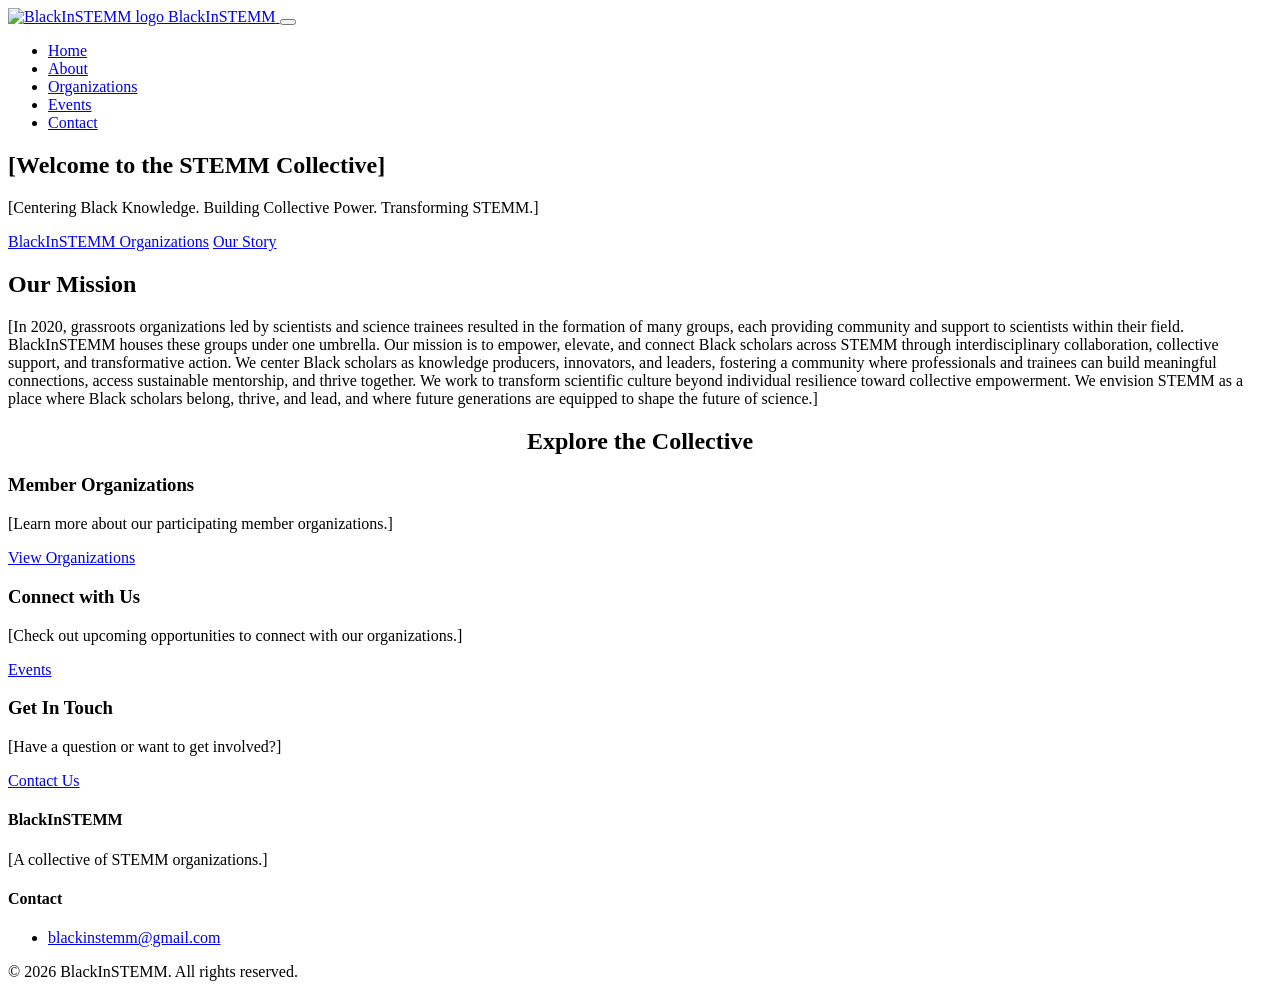
==== index.html @ e29fa338 "Updating text in README.md, about page, contact page, and index to relect content edits BlackInSTEMM" ====
<!DOCTYPE html>
<html lang="en">
<head>
  <meta charset="UTF-8">
  <meta name="viewport" content="width=device-width, initial-scale=1.0">
  <title>BlackInSTEMM — Home</title>
  <meta name="description" content="BlackInSTEMM is a collective network of member organizations collaborating to support Black scientists and professionals in STEMM.">

  <!-- Google Fonts (Josefin Sans, used for both headings and body text).
       Delete these two lines if you'd rather not load fonts from Google —
       the site will fall back to system fonts automatically. -->
  <link rel="preconnect" href="https://fonts.googleapis.com">
  <link href="https://fonts.googleapis.com/css2?family=Josefin+Sans:wght@400;500;600;700&display=swap" rel="stylesheet">

  <!-- Site-wide stylesheet (all pages share this one file) -->
  <link rel="stylesheet" href="css/style.css">
</head>
<body>

  <!-- ==========================================================================
       SHARED HEADER / NAVIGATION
       This exact block is copy-pasted at the top of every page. If you add a
       new page or rename a nav link, update this block on ALL pages, or
       the pages will fall out of sync. See README.md for details.
       ========================================================================== -->
  <header class="site-header">
    <div class="container nav-wrapper">

      <!-- Logo + collective name. Replace the image in images/logo/ with
           your real logo whenever you have one. -->
      <a href="index.html" class="nav-brand">
        <img src="images/logo/logo-placeholder.svg" alt="BlackInSTEMM logo">
        <span>BlackInSTEMM</span>
      </a>

      <!-- Hamburger button, only visible on mobile screens (see css/style.css) -->
      <button class="nav-toggle" aria-label="Toggle navigation menu">
        <span></span>
        <span></span>
        <span></span>
      </button>

      <!-- Main navigation links. The "active" class highlights the current page. -->
      <ul class="nav-links">
        <li><a href="index.html" class="active">Home</a></li>
        <li><a href="about.html">About</a></li>
        <li><a href="organizations.html">Organizations</a></li>
        <li><a href="events.html">Events</a></li>
        <li><a href="contact.html">Contact</a></li>
      </ul>

    </div>
  </header>


  <!-- ==========================================================================
       HERO SECTION
       ========================================================================== -->
  <section class="hero">
    <div class="container">
      <h1>[Welcome to the STEMM Collective]</h1>
      <p>[Centering Black Knowledge. Building Collective Power. Transforming STEMM.]</p>
      <div class="hero-buttons">
        <a href="organizations.html" class="btn btn-primary">BlackInSTEMM Organizations</a>
        <a href="about.html" class="btn btn-outline">Our Story</a>
      </div>
    </div>
  </section>


  <!-- ==========================================================================
       MISSION STATEMENT SECTION
       ========================================================================== -->
  <section class="mission">
    <div class="container">
      <h2>Our Mission</h2>
      <p class="section-subtitle">
        [In 2020, grassroots organizations led by scientists and science trainees resulted in the formation of many groups, each providing community and support to scientists within their field. BlackInSTEMM houses these groups under one umbrella. Our mission is to empower, elevate, and connect Black scholars across STEMM through interdisciplinary collaboration, collective support, and transformative action. We center Black scholars as knowledge producers, innovators, and leaders, fostering a community where professionals and trainees can build meaningful connections, access sustainable mentorship, and thrive together. We work to transform scientific culture beyond individual resilience toward collective empowerment. We envision STEMM as a place where Black scholars belong, thrive, and lead, and where future generations are equipped to shape the future of science.]
      </p>
    </div>
  </section>


  <!-- ==========================================================================
       HIGHLIGHTS SECTION (quick links into the other pages)
       ========================================================================== -->
  <section class="section-alt">
    <div class="container">
      <h2 style="text-align:center;">Explore the Collective</h2>

      <div class="highlights-grid">

        <div class="highlight-card">
          <h3>Member Organizations</h3>
          <p>[Learn more about our participating member organizations.]</p>
          <a href="organizations.html" class="btn btn-primary">View Organizations</a>
        </div>

        <div class="highlight-card">
          <h3>Connect with Us</h3>
          <p>[Check out upcoming opportunities to connect with our organizations.]</p>
          <a href="events.html" class="btn btn-primary">Events</a>
        </div>

        <div class="highlight-card">
          <h3>Get In Touch</h3>
          <p>[Have a question or want to get involved?]</p>
          <a href="about.html" class="btn btn-primary">Contact Us</a>
        </div>

      </div>
    </div>
  </section>


  <!-- ==========================================================================
       SHARED FOOTER
       This exact block is copy-pasted at the bottom of every page.
       ========================================================================== -->
  <footer class="site-footer">
    <div class="container footer-content">

      <div class="footer-column">
        <h4>BlackInSTEMM</h4>
        <p>[A collective of STEMM organizations.]</p>
      </div>

      <!-- <div class="footer-column">
        <h4>Quick Links</h4>
        <ul class="footer-links">
          <li><a href="about.html">About</a></li>
          <li><a href="organizations.html">Organizations</a></li>
          <li><a href="events.html">Events</a></li>
          <li><a href="contact.html">Contact</a></li>
        </ul>
      </div> -->

      <div class="footer-column">
        <h4>Contact</h4>
        <ul class="footer-links">
          <li><a href="mailto:blackinstemm@gmail.com">blackinstemm@gmail.com</a></li>
        </ul>
        <!-- <div class="footer-social">
          <a href="instagram.com/link">Instagram</a>
          <a href="linkedin.com/link">LinkedIn</a>
          <a href="twitter.com/link">Twitter/X</a>
        </div> -->
      </div>

    </div>

    <div class="footer-bottom">
      <p>&copy; 2026 BlackInSTEMM. All rights reserved.</p>
    </div>
  </footer>

  <!-- Site-wide JavaScript (mobile nav toggle, and in Stage 2, the
       Organizations/Events list rendering). Loaded last so the page
       content above is available before the script runs. -->
  <script src="js/main.js"></script>
</body>
</html>
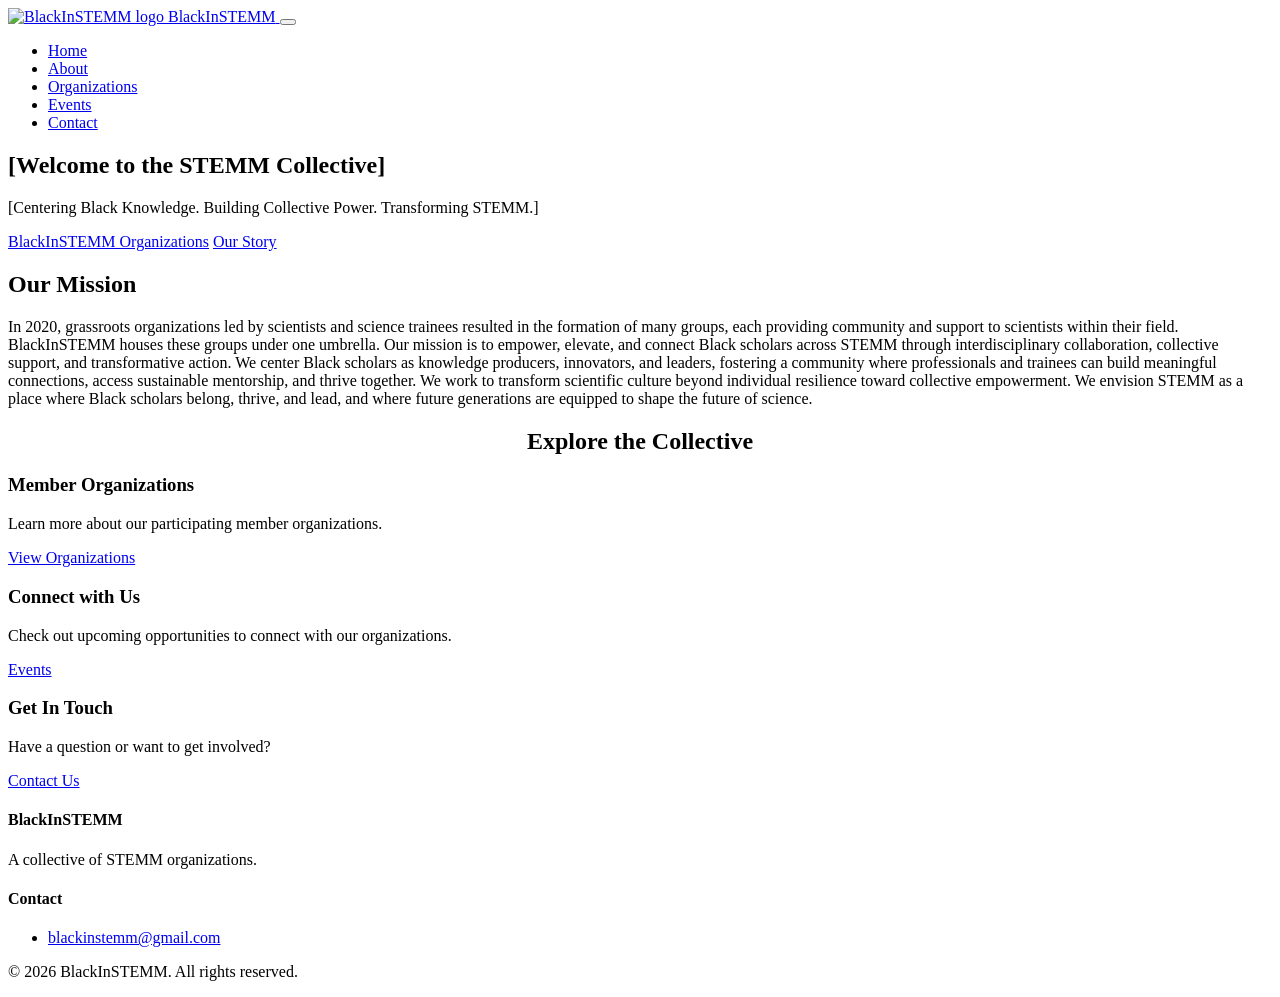
==== commit 97714001: "Removed brackets and typos from home page.]" ====
--- a/index.html
+++ b/index.html
@@ -75,7 +75,7 @@
     <div class="container">
       <h2>Our Mission</h2>
       <p class="section-subtitle">
-        [In 2020, grassroots organizations led by scientists and science trainees resulted in the formation of many groups, each providing community and support to scientists within their field. BlackInSTEMM houses these groups under one umbrella. Our mission is to empower, elevate, and connect Black scholars across STEMM through interdisciplinary collaboration, collective support, and transformative action. We center Black scholars as knowledge producers, innovators, and leaders, fostering a community where professionals and trainees can build meaningful connections, access sustainable mentorship, and thrive together. We work to transform scientific culture beyond individual resilience toward collective empowerment. We envision STEMM as a place where Black scholars belong, thrive, and lead, and where future generations are equipped to shape the future of science.]
+        In 2020, grassroots organizations led by scientists and science trainees resulted in the formation of many groups, each providing community and support to scientists within their field. BlackInSTEMM houses these groups under one umbrella. Our mission is to empower, elevate, and connect Black scholars across STEMM through interdisciplinary collaboration, collective support, and transformative action. We center Black scholars as knowledge producers, innovators, and leaders, fostering a community where professionals and trainees can build meaningful connections, access sustainable mentorship, and thrive together. We work to transform scientific culture beyond individual resilience toward collective empowerment. We envision STEMM as a place where Black scholars belong, thrive, and lead, and where future generations are equipped to shape the future of science.
       </p>
     </div>
   </section>
@@ -92,19 +92,19 @@
 
         <div class="highlight-card">
           <h3>Member Organizations</h3>
-          <p>[Learn more about our participating member organizations.]</p>
+          <p>Learn more about our participating member organizations.</p>
           <a href="organizations.html" class="btn btn-primary">View Organizations</a>
         </div>
 
         <div class="highlight-card">
           <h3>Connect with Us</h3>
-          <p>[Check out upcoming opportunities to connect with our organizations.]</p>
+          <p>Check out upcoming opportunities to connect with our organizations.</p>
           <a href="events.html" class="btn btn-primary">Events</a>
         </div>
 
         <div class="highlight-card">
           <h3>Get In Touch</h3>
-          <p>[Have a question or want to get involved?]</p>
+          <p>Have a question or want to get involved?</p>
           <a href="about.html" class="btn btn-primary">Contact Us</a>
         </div>
 
@@ -122,7 +122,7 @@
 
       <div class="footer-column">
         <h4>BlackInSTEMM</h4>
-        <p>[A collective of STEMM organizations.]</p>
+        <p>A collective of STEMM organizations.</p>
       </div>
 
       <!-- <div class="footer-column">
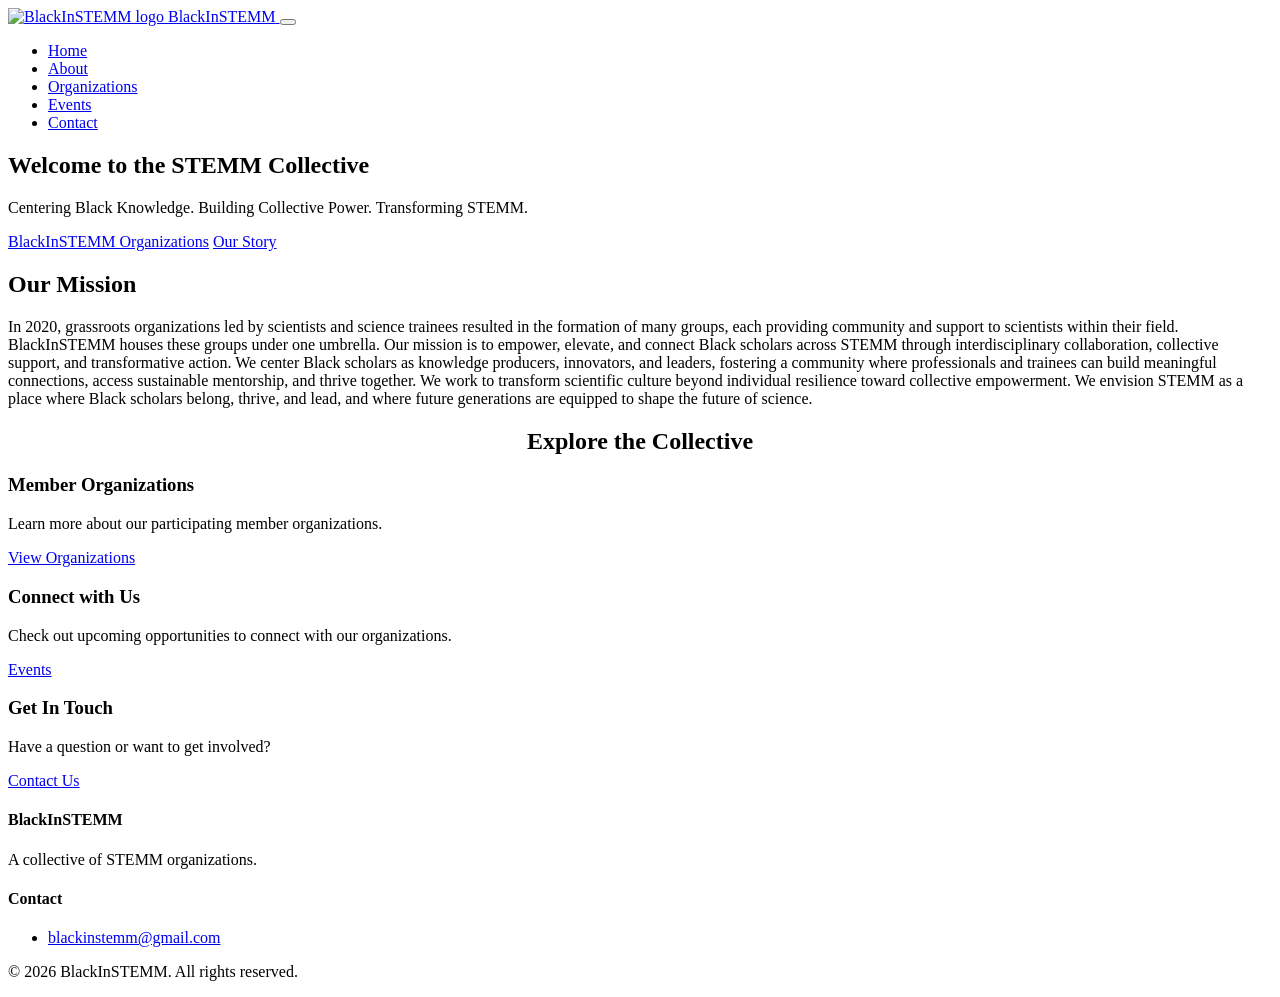
==== commit b8574153: "Updated About and Home Pages" ====
--- a/index.html
+++ b/index.html
@@ -58,8 +58,8 @@
        ========================================================================== -->
   <section class="hero">
     <div class="container">
-      <h1>[Welcome to the STEMM Collective]</h1>
-      <p>[Centering Black Knowledge. Building Collective Power. Transforming STEMM.]</p>
+      <h1>Welcome to the STEMM Collective</h1>
+      <p>Centering Black Knowledge. Building Collective Power. Transforming STEMM.</p>
       <div class="hero-buttons">
         <a href="organizations.html" class="btn btn-primary">BlackInSTEMM Organizations</a>
         <a href="about.html" class="btn btn-outline">Our Story</a>
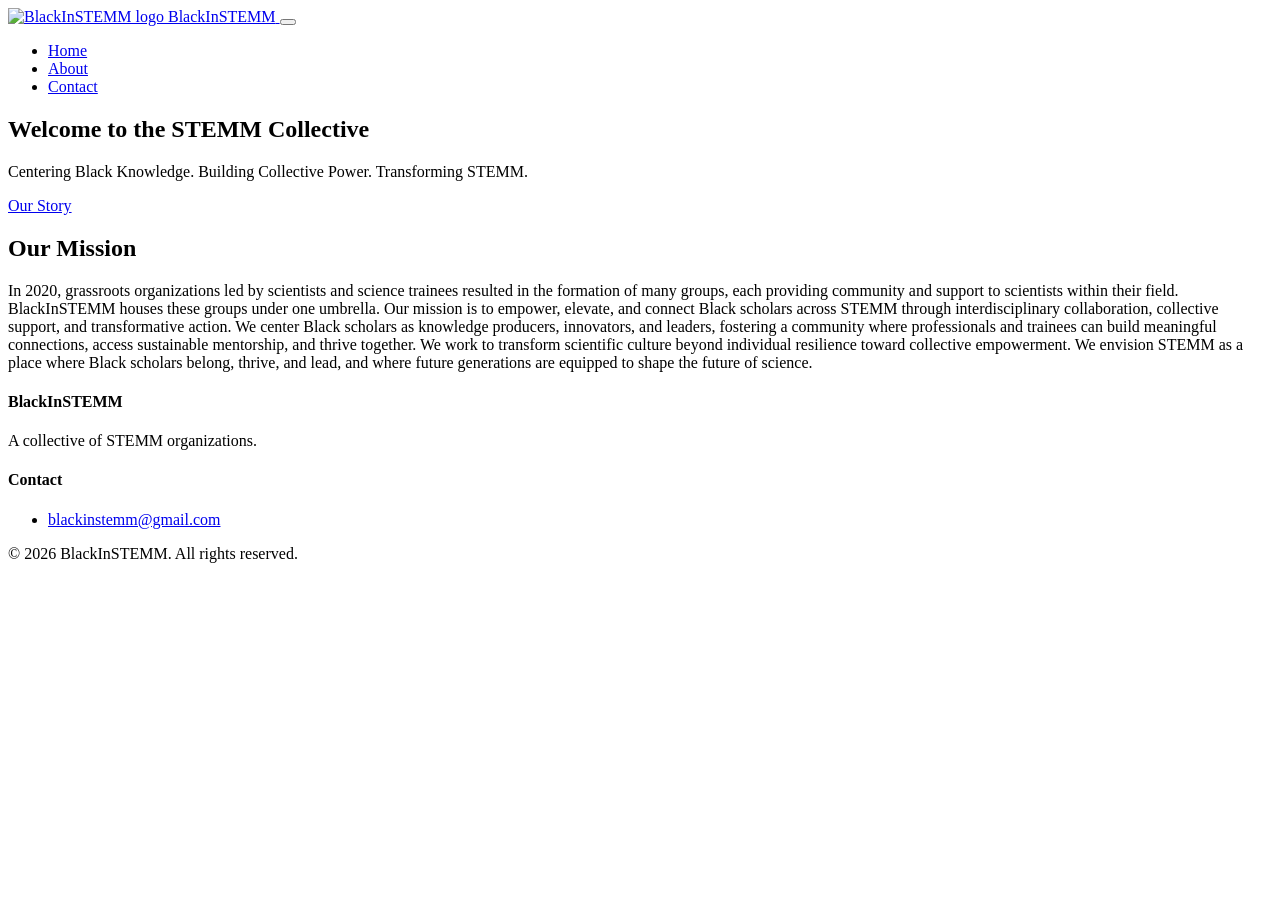
==== commit de884598: "Hide Organizations and Events pages from navigation (nav menu, hero CTA, home highlights, footer Qui" ====
--- a/index.html
+++ b/index.html
@@ -44,8 +44,11 @@
       <ul class="nav-links">
         <li><a href="index.html" class="active">Home</a></li>
         <li><a href="about.html">About</a></li>
-        <li><a href="organizations.html">Organizations</a></li>
-        <li><a href="events.html">Events</a></li>
+        <!-- Organizations and Events are temporarily hidden from navigation —
+             the pages still exist (not deleted), just unlinked. Delete this
+             comment and the two lines below to bring them back. -->
+        <!-- <li><a href="organizations.html">Organizations</a></li>
+        <li><a href="events.html">Events</a></li> -->
         <li><a href="contact.html">Contact</a></li>
       </ul>
 
@@ -61,7 +64,10 @@
       <h1>Welcome to the STEMM Collective</h1>
       <p>Centering Black Knowledge. Building Collective Power. Transforming STEMM.</p>
       <div class="hero-buttons">
-        <a href="organizations.html" class="btn btn-primary">BlackInSTEMM Organizations</a>
+        <!-- Links to the (currently hidden) Organizations page — see the
+             nav comment above. Delete this comment and the line below to
+             bring the button back. -->
+        <!-- <a href="organizations.html" class="btn btn-primary">BlackInSTEMM Organizations</a> -->
         <a href="about.html" class="btn btn-outline">Our Story</a>
       </div>
     </div>
@@ -83,7 +89,12 @@
 
   <!-- ==========================================================================
        HIGHLIGHTS SECTION (quick links into the other pages)
-       ========================================================================== -->
+       Temporarily hidden entirely — 2 of its 3 cards point to the
+       Organizations and Events pages, which are hidden from navigation
+       right now, and this section looks broken with only 1 of 3 cards
+       showing. Delete this comment and the <section>...</section> below
+       to bring it back (e.g. once Organizations/Events are unhidden, or
+       after editing it down to just the "Get In Touch" card).
   <section class="section-alt">
     <div class="container">
       <h2 style="text-align:center;">Explore the Collective</h2>
@@ -111,6 +122,7 @@
       </div>
     </div>
   </section>
+  ========================================================================== -->
 
 
   <!-- ==========================================================================
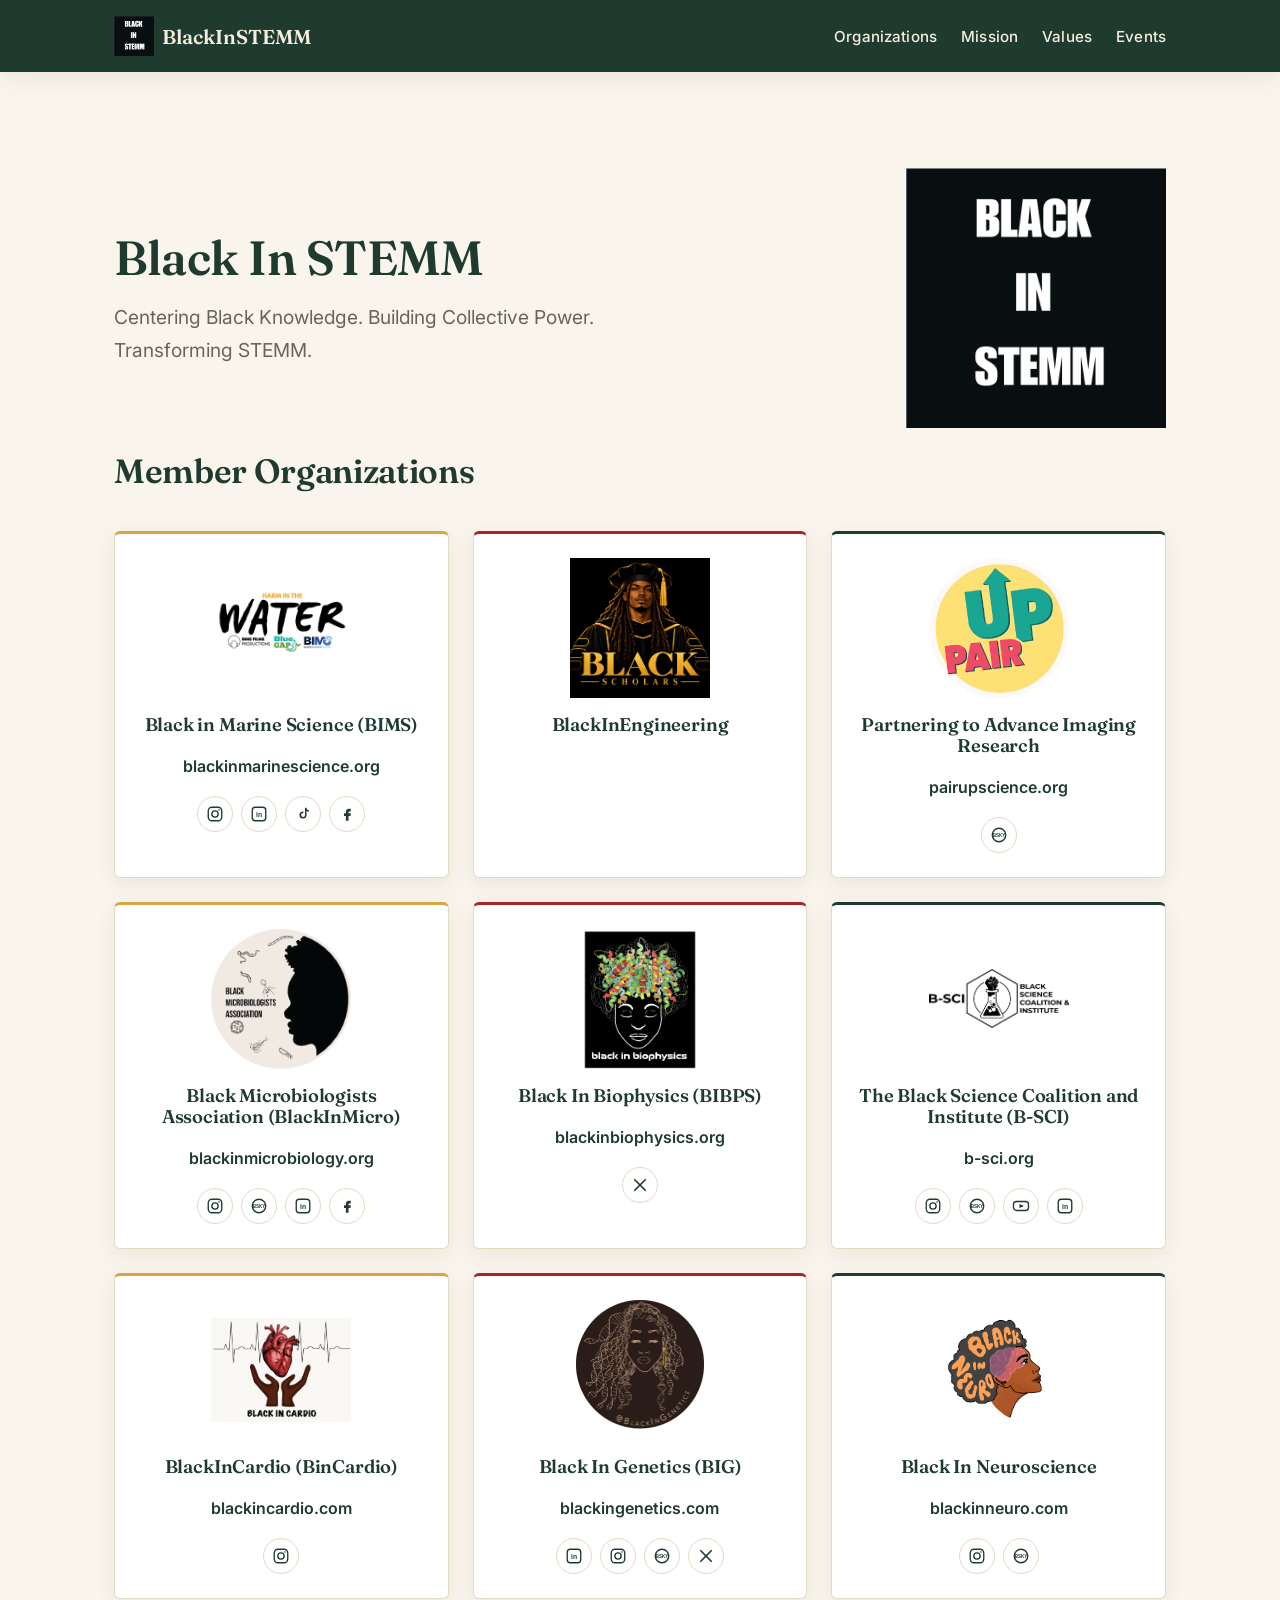
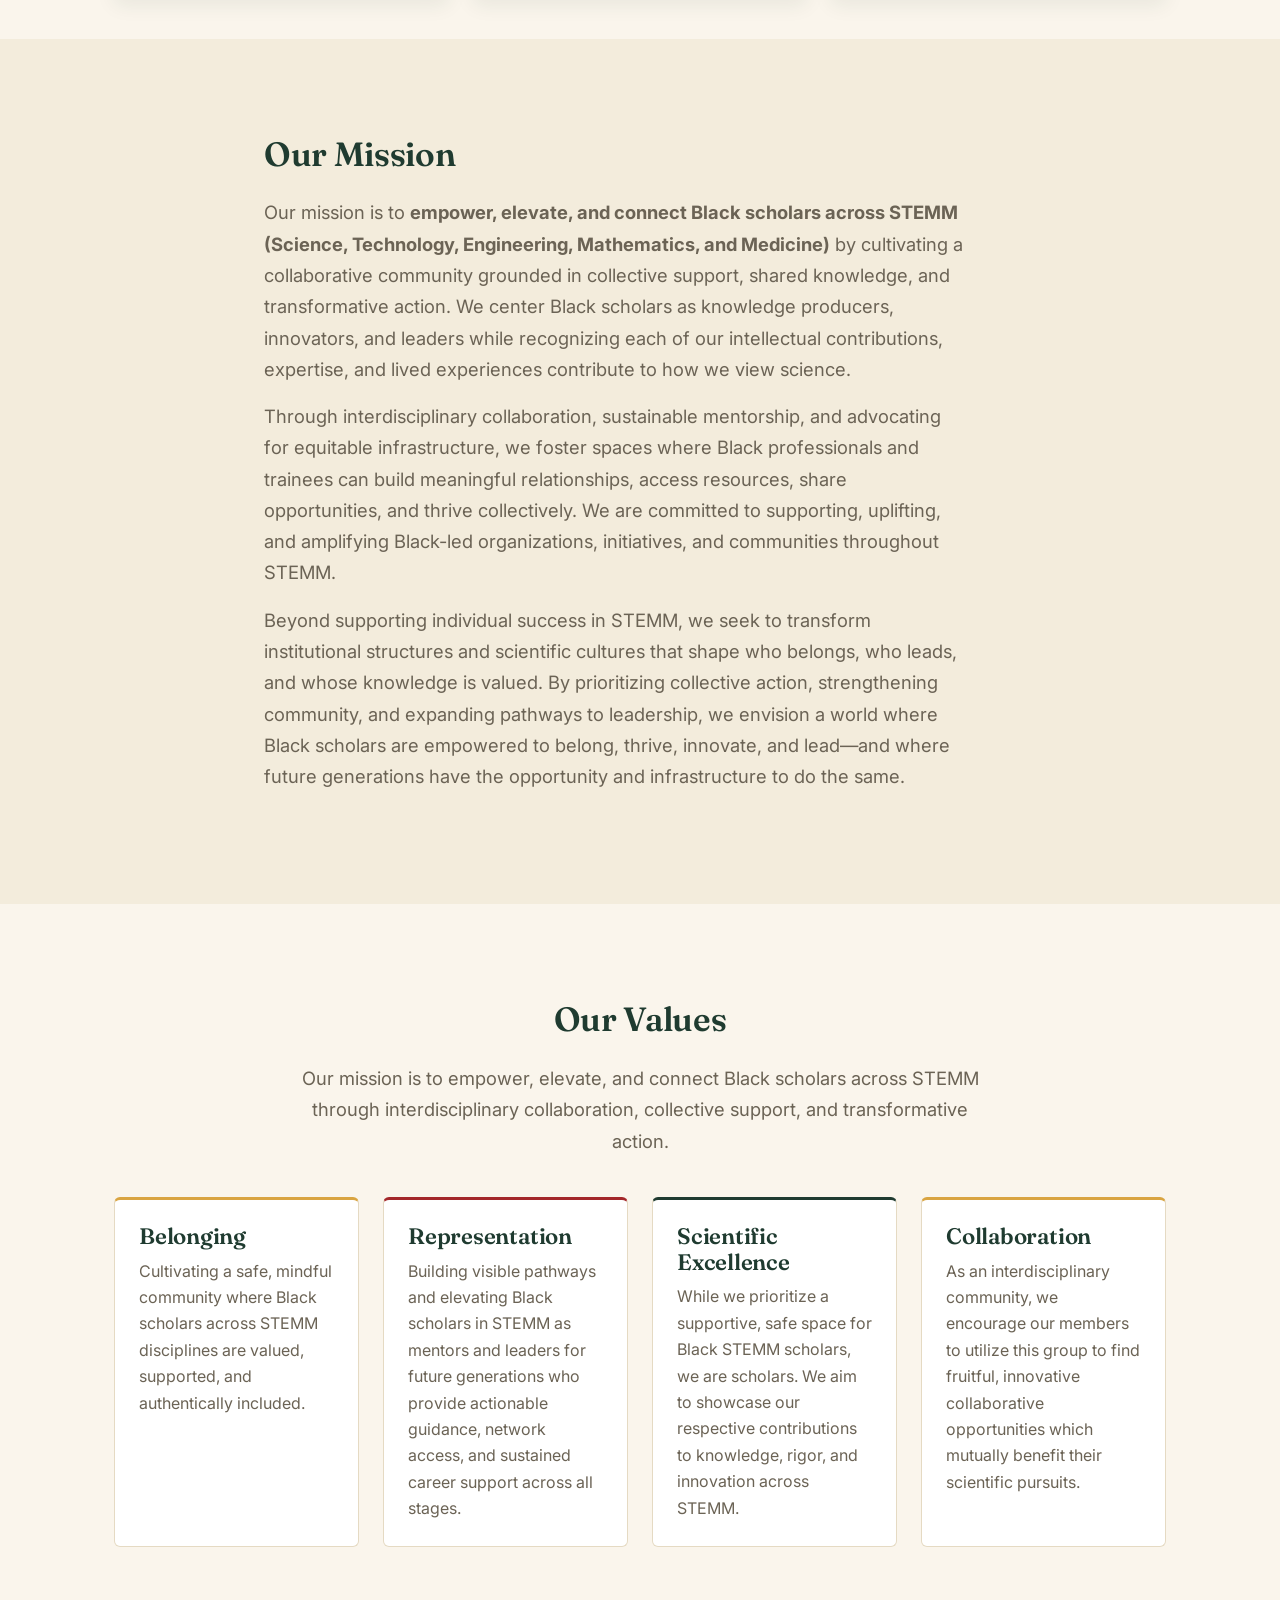
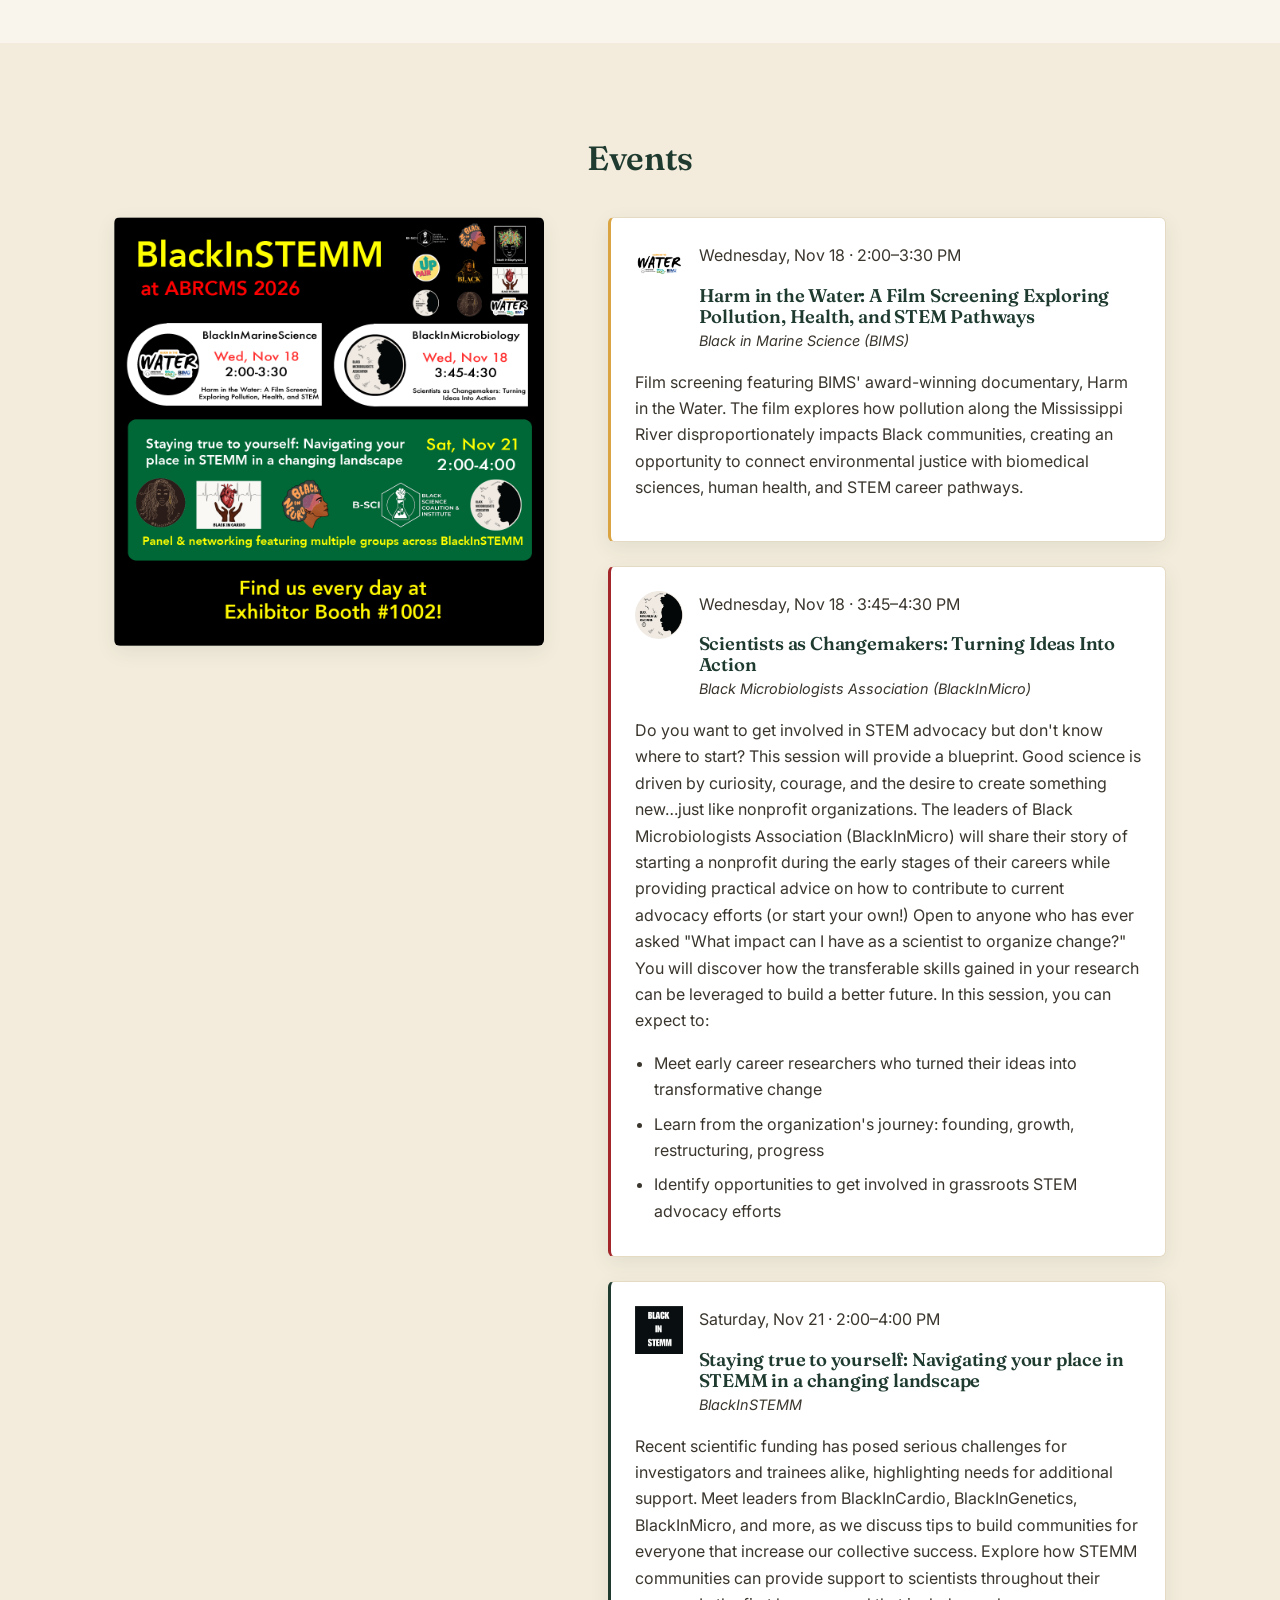
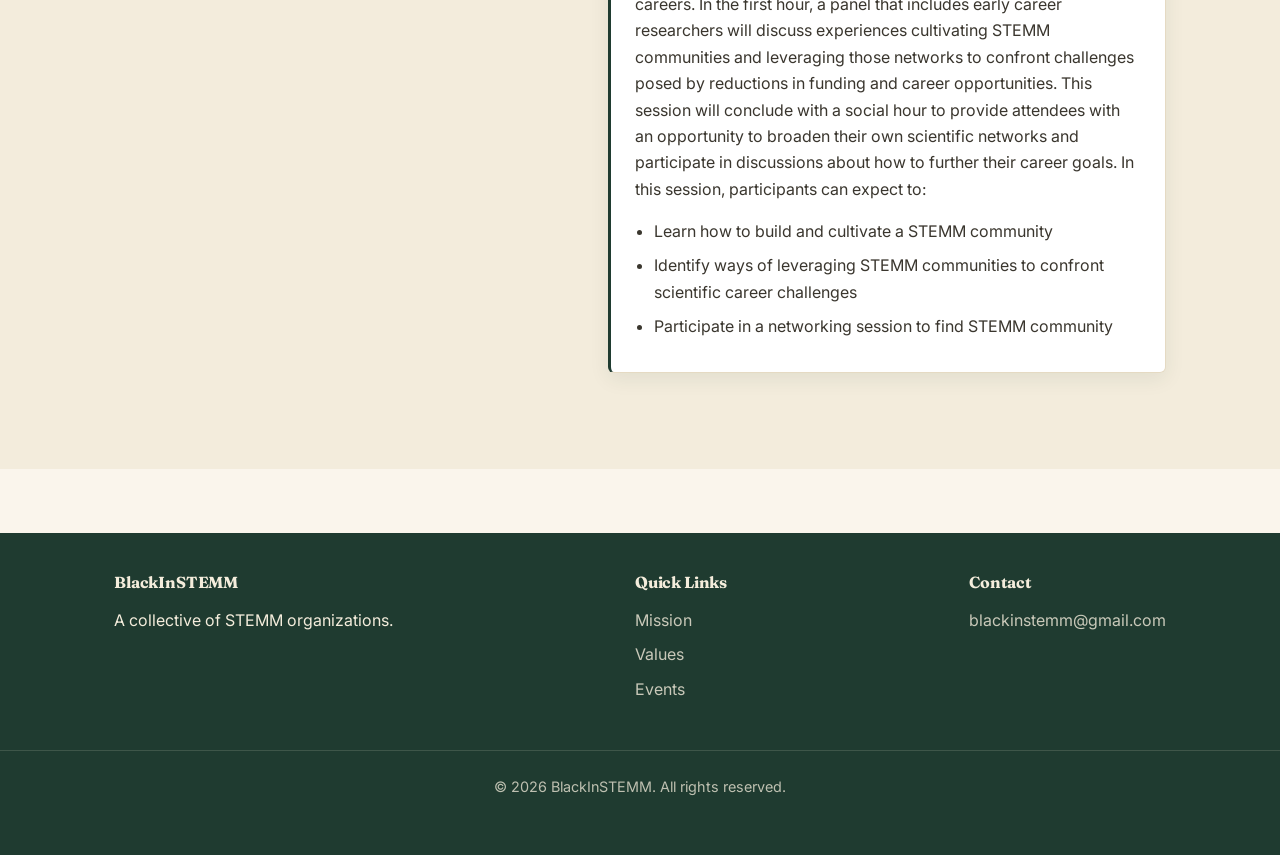
==== commit b8d9304d: "Rebuild as a single-page site with real content: redesign to warm/light gold-red-green theme, merge " ====
--- a/index.html
+++ b/index.html
@@ -3,33 +3,39 @@
 <head>
   <meta charset="UTF-8">
   <meta name="viewport" content="width=device-width, initial-scale=1.0">
-  <title>BlackInSTEMM — Home</title>
+  <title>BlackInSTEMM</title>
   <meta name="description" content="BlackInSTEMM is a collective network of member organizations collaborating to support Black scientists and professionals in STEMM.">
 
-  <!-- Google Fonts (Josefin Sans, used for both headings and body text).
+  <!-- Google Fonts ("Fraunces" for headings, "Inter" for body/UI text).
        Delete these two lines if you'd rather not load fonts from Google —
        the site will fall back to system fonts automatically. -->
   <link rel="preconnect" href="https://fonts.googleapis.com">
-  <link href="https://fonts.googleapis.com/css2?family=Josefin+Sans:wght@400;500;600;700&display=swap" rel="stylesheet">
-
-  <!-- Site-wide stylesheet (all pages share this one file) -->
-  <link rel="stylesheet" href="css/style.css">
+  <link href="https://fonts.googleapis.com/css2?family=Fraunces:opsz,wght@9..144,400;9..144,500;9..144,600;9..144,700&family=Inter:wght@400;500;600;700&display=swap" rel="stylesheet">
+
+  <!-- Site-wide stylesheet -->
+  <link rel="stylesheet" href="css/style.css?v=2">
 </head>
 <body>
 
   <!-- ==========================================================================
-       SHARED HEADER / NAVIGATION
-       This exact block is copy-pasted at the top of every page. If you add a
-       new page or rename a nav link, update this block on ALL pages, or
-       the pages will fall out of sync. See README.md for details.
+       THIS IS A SINGLE-PAGE SITE
+       Every section lives on this one page now. The nav links below don't
+       go to other files — they jump down to a section on this same page
+       using its id (e.g. href="#mission" jumps to <section id="mission">).
+       To reorder sections, just move the whole <section>...</section>
+       block to a new spot in this file.
+       ========================================================================== -->
+
+  <!-- ==========================================================================
+       HEADER / NAVIGATION
        ========================================================================== -->
   <header class="site-header">
     <div class="container nav-wrapper">
 
-      <!-- Logo + collective name. Replace the image in images/logo/ with
-           your real logo whenever you have one. -->
+      <!-- Logo + collective name. Replace the image in images/logo/ with a
+           new file whenever you have one (and update the src below to match). -->
       <a href="index.html" class="nav-brand">
-        <img src="images/logo/logo-placeholder.svg" alt="BlackInSTEMM logo">
+        <img src="images/logo/blackinstemm-logo.png" alt="BlackInSTEMM logo">
         <span>BlackInSTEMM</span>
       </a>
 
@@ -40,16 +46,13 @@
         <span></span>
       </button>
 
-      <!-- Main navigation links. The "active" class highlights the current page. -->
+      <!-- Main navigation links — each one scrolls down to a section on
+           this page rather than loading a new page. -->
       <ul class="nav-links">
-        <li><a href="index.html" class="active">Home</a></li>
-        <li><a href="about.html">About</a></li>
-        <!-- Organizations and Events are temporarily hidden from navigation —
-             the pages still exist (not deleted), just unlinked. Delete this
-             comment and the two lines below to bring them back. -->
-        <!-- <li><a href="organizations.html">Organizations</a></li>
-        <li><a href="events.html">Events</a></li> -->
-        <li><a href="contact.html">Contact</a></li>
+        <li><a href="#member-organizations">Organizations</a></li>
+        <li><a href="#mission">Mission</a></li>
+        <li><a href="#values">Values</a></li>
+        <li><a href="#events">Events</a></li>
       </ul>
 
     </div>
@@ -57,77 +60,119 @@
 
 
   <!-- ==========================================================================
-       HERO SECTION
+       HERO SECTION + MEMBER ORGANIZATIONS GRID
+       NEW TEXT ADDED — the "Member Organizations" heading below is new,
+       not something you wrote. Reword or remove it as you like.
        ========================================================================== -->
   <section class="hero">
     <div class="container">
-      <h1>Welcome to the STEMM Collective</h1>
-      <p>Centering Black Knowledge. Building Collective Power. Transforming STEMM.</p>
-      <div class="hero-buttons">
-        <!-- Links to the (currently hidden) Organizations page — see the
-             nav comment above. Delete this comment and the line below to
-             bring the button back. -->
-        <!-- <a href="organizations.html" class="btn btn-primary">BlackInSTEMM Organizations</a> -->
-        <a href="about.html" class="btn btn-outline">Our Story</a>
-      </div>
-    </div>
-  </section>
-
-
-  <!-- ==========================================================================
-       MISSION STATEMENT SECTION
-       ========================================================================== -->
-  <section class="mission">
-    <div class="container">
-      <h2>Our Mission</h2>
-      <p class="section-subtitle">
-        In 2020, grassroots organizations led by scientists and science trainees resulted in the formation of many groups, each providing community and support to scientists within their field. BlackInSTEMM houses these groups under one umbrella. Our mission is to empower, elevate, and connect Black scholars across STEMM through interdisciplinary collaboration, collective support, and transformative action. We center Black scholars as knowledge producers, innovators, and leaders, fostering a community where professionals and trainees can build meaningful connections, access sustainable mentorship, and thrive together. We work to transform scientific culture beyond individual resilience toward collective empowerment. We envision STEMM as a place where Black scholars belong, thrive, and lead, and where future generations are equipped to shape the future of science.
+      <div class="hero-heading-row">
+        <div class="hero-heading-text">
+          <h1>Black In STEMM</h1>
+          <p>Centering Black Knowledge. Building Collective Power. Transforming STEMM.</p>
+        </div>
+        <img src="images/logo/blackinstemm-logo.png" alt="BlackInSTEMM logo" class="hero-logo">
+      </div>
+
+      <!-- Filled in automatically by js/main.js, using the
+           "memberOrganizations" data list in that file. To add, remove, or
+           edit an organization here, edit js/main.js — see the comments
+           there for the exact steps. -->
+      <h2 id="member-organizations">Member Organizations</h2>
+      <div id="member-orgs-grid" class="card-grid">
+        <!-- Organization cards are inserted here by JavaScript. -->
+      </div>
+    </div>
+  </section>
+
+
+  <!-- ==========================================================================
+       MISSION SECTION
+       ========================================================================== -->
+  <section id="mission" class="section-alt mission">
+    <div class="container">
+       <h2>Our Mission</h2>
+
+    <p class="section-subtitle">
+      Our mission is to <strong>empower, elevate, and connect Black scholars across STEMM (Science, Technology, Engineering, Mathematics, and Medicine)</strong> by cultivating a collaborative community grounded in collective support, shared knowledge, and transformative action. We center Black scholars as knowledge producers, innovators, and leaders while recognizing each of our intellectual contributions, expertise, and lived experiences contribute to how we view science.
+    </p>
+
+    <p class="section-subtitle">
+      Through interdisciplinary collaboration, sustainable mentorship, and advocating for equitable infrastructure, we foster spaces where Black professionals and trainees can build meaningful relationships, access resources, share opportunities, and thrive collectively. We are committed to supporting, uplifting, and amplifying Black-led organizations, initiatives, and communities throughout STEMM.
+    </p>
+
+    <p class="section-subtitle">
+      Beyond supporting individual success in STEMM, we seek to transform institutional structures and scientific cultures that shape who belongs, who leads, and whose knowledge is valued. By prioritizing collective action, strengthening community, and expanding pathways to leadership, we envision a world where Black scholars are empowered to belong, thrive, innovate, and lead—and where future generations have the opportunity and infrastructure to do the same.
+    </p>
+  </div>
+  </section>
+
+
+  <!-- ==========================================================================
+       VALUES SECTION
+       ========================================================================== -->
+  <section id="values">
+    <div class="container">
+      <h2 style="text-align:center;">Our Values</h2>
+      <p class="section-subtitle" style="text-align:center; margin-left:auto; margin-right:auto;">
+        Our mission is to empower, elevate, and connect Black scholars across STEMM through interdisciplinary collaboration, collective support, and transformative action.
       </p>
-    </div>
-  </section>
-
-
-  <!-- ==========================================================================
-       HIGHLIGHTS SECTION (quick links into the other pages)
-       Temporarily hidden entirely — 2 of its 3 cards point to the
-       Organizations and Events pages, which are hidden from navigation
-       right now, and this section looks broken with only 1 of 3 cards
-       showing. Delete this comment and the <section>...</section> below
-       to bring it back (e.g. once Organizations/Events are unhidden, or
-       after editing it down to just the "Get In Touch" card).
-  <section class="section-alt">
-    <div class="container">
-      <h2 style="text-align:center;">Explore the Collective</h2>
-
-      <div class="highlights-grid">
-
-        <div class="highlight-card">
-          <h3>Member Organizations</h3>
-          <p>Learn more about our participating member organizations.</p>
-          <a href="organizations.html" class="btn btn-primary">View Organizations</a>
-        </div>
-
-        <div class="highlight-card">
-          <h3>Connect with Us</h3>
-          <p>Check out upcoming opportunities to connect with our organizations.</p>
-          <a href="events.html" class="btn btn-primary">Events</a>
-        </div>
-
-        <div class="highlight-card">
-          <h3>Get In Touch</h3>
-          <p>Have a question or want to get involved?</p>
-          <a href="about.html" class="btn btn-primary">Contact Us</a>
-        </div>
-
-      </div>
-    </div>
-  </section>
-  ========================================================================== -->
-
-
-  <!-- ==========================================================================
-       SHARED FOOTER
-       This exact block is copy-pasted at the bottom of every page.
+
+      <!-- Add, remove, or rename value cards freely — the grid below
+           automatically adjusts to however many you have (see the
+           "VALUES SECTION" comment in css/style.css). -->
+      <div class="values-grid">
+
+        <div class="value-card">
+          <h3>Belonging</h3>
+          <p>Cultivating a safe, mindful community where Black scholars across STEMM disciplines  are valued, supported, and authentically included.</p>
+        </div>
+
+        <div class="value-card">
+          <h3>Representation</h3>
+          <p>Building visible pathways and elevating Black scholars in STEMM as  mentors and leaders for future generations who provide actionable guidance, network access, and sustained career support across all stages.</p>
+        </div>
+
+        <div class="value-card">
+          <h3>Scientific Excellence</h3>
+          <p>While we prioritize a supportive, safe space for Black STEMM scholars, we are scholars. We aim to showcase our respective contributions to knowledge, rigor, and innovation across STEMM.</p>
+        </div>
+
+        <div class="value-card">
+          <h3>Collaboration</h3>
+          <p>As an interdisciplinary community, we encourage our members to utilize this group to find fruitful, innovative collaborative opportunities which mutually benefit their scientific pursuits.</p>
+        </div>
+
+      </div>
+    </div>
+  </section>
+
+
+  <!-- ==========================================================================
+       EVENTS SECTION
+       NEW TEXT ADDED — the "Events" heading below is new, not something
+       you wrote. Reword or remove it as you like.
+       The roadmap image sits next to the ABRCMS session cards, which are
+       filled in automatically by js/main.js from the "abrcmsEvents" data
+       list in that file — see the comments there for how to add a new one.
+       To swap the roadmap image, replace the file in images/events/ and
+       update the src below if the filename changes. -->
+  <section id="events" class="section-alt">
+    <div class="container">
+      <h2 style="text-align:center;">Events</h2>
+      <div class="events-layout">
+        <img src="images/events/events-roadmap.png" alt="BlackInSTEMM events and social media roadmap" class="events-image">
+        <div id="abrcms-events-list" class="abrcms-events-list">
+          <!-- ABRCMS session cards are inserted here by JavaScript. -->
+        </div>
+      </div>
+    </div>
+  </section>
+
+
+
+  <!-- ==========================================================================
+       FOOTER
        ========================================================================== -->
   <footer class="site-footer">
     <div class="container footer-content">
@@ -137,15 +182,14 @@
         <p>A collective of STEMM organizations.</p>
       </div>
 
-      <!-- <div class="footer-column">
+      <div class="footer-column">
         <h4>Quick Links</h4>
         <ul class="footer-links">
-          <li><a href="about.html">About</a></li>
-          <li><a href="organizations.html">Organizations</a></li>
-          <li><a href="events.html">Events</a></li>
-          <li><a href="contact.html">Contact</a></li>
+          <li><a href="#mission">Mission</a></li>
+          <li><a href="#values">Values</a></li>
+          <li><a href="#events">Events</a></li>
         </ul>
-      </div> -->
+      </div>
 
       <div class="footer-column">
         <h4>Contact</h4>
@@ -166,9 +210,7 @@
     </div>
   </footer>
 
-  <!-- Site-wide JavaScript (mobile nav toggle, and in Stage 2, the
-       Organizations/Events list rendering). Loaded last so the page
-       content above is available before the script runs. -->
-  <script src="js/main.js"></script>
+  <!-- Site-wide JavaScript (mobile nav toggle + Member Organizations grid). -->
+  <script src="js/main.js?v=2"></script>
 </body>
 </html>
--- a/css/style.css
+++ b/css/style.css
@@ -0,0 +1,752 @@
+/* ==========================================================================
+   BlackInSTEMM — MAIN STYLESHEET
+   ==========================================================================
+   This is the ONLY CSS file for the whole site. It's organized into
+   labeled sections — use Cmd+F (or Ctrl+F) to jump to a section name,
+   e.g. search for "NAVIGATION" or "HERO SECTION".
+
+   HOW TO RESKIN THE WHOLE SITE:
+   Everything in the ":root" block below is a "CSS custom property"
+   (a variable). Change a value there ONCE and it updates everywhere
+   that variable is used across every page. You should almost never
+   need to touch colors/fonts/spacing outside of this one block.
+
+   This is a WARM, LIGHT theme: an ivory page canvas, a deep forest-green
+   anchor color (nav, footer, headings), and gold + red as accents.
+   ========================================================================== */
+
+
+/* ==========================================================================
+   1. THEME VARIABLES (edit these to reskin the site)
+   ========================================================================== */
+:root {
+
+  /* --- BRAND COLORS -----------------------------------------------------
+     This is the site's real color palette. Every element on the site
+     pulls its color from one of these variables, so changing a value
+     here changes it everywhere it's used. */
+
+  --color-bg:      #FAF5EC; /* main page background — warm ivory */
+  --color-bg-alt:  #F3ECDC; /* subtly deeper cream — used for alternating sections */
+  --color-surface: #FFFFFF; /* card backgrounds — pops gently against the ivory canvas */
+
+  --color-primary: #1F3B30; /* deep forest green — nav bar, footer, headings, anchors the brand */
+
+  --color-text:        #3A362E; /* main body text — warm charcoal, softer than pure black */
+  --color-text-muted:  #6B6355; /* lighter text — captions, subtext */
+
+  --color-accent-gold: #D9A441; /* gold — primary buttons, active nav underline, highlights */
+  --color-accent-red:  #A3272A; /* deep red — secondary links, small tags, hover accents */
+
+  /* text colors to use ON TOP OF a solid color background, chosen for
+     contrast against that specific color */
+  --color-on-primary: #F4EDDC; /* warm cream text, used on the green nav/footer */
+  --color-on-gold:    var(--color-primary); /* green text, used on gold buttons */
+
+  /* --- SUPPORTING COLORS --------------------------------------------------
+     These aren't part of your 3 brand accent colors above — they're small
+     helper values derived from the palette, only used for subtle borders/
+     shadows so cards read as "lifted" against the ivory background. */
+
+  --color-border: #E5DAC3; /* warm tan line — card borders, dividers */
+  --shadow-card:  0 6px 20px rgba(31, 59, 48, 0.08); /* soft, green-tinted shadow — not harsh black */
+
+  /* --- FONTS ------------------------------------------------------------
+     Two fonts are loaded from Google Fonts in the <head> of every page:
+     "Fraunces" (an expressive serif) for headings, and "Inter" (a clean
+     sans-serif) for body text and UI elements like buttons/nav. If you'd
+     rather not load fonts from Google (e.g. for privacy or speed), delete
+     the <link> tags in each HTML file's <head> and these variables will
+     fall back to your computer's default fonts automatically. */
+
+  --font-heading: 'Fraunces', Georgia, 'Times New Roman', serif;
+  --font-body:    'Inter', 'Segoe UI', Arial, sans-serif;
+
+  --font-size-base: 16px; /* base text size that everything else scales from */
+
+  /* --- SPACING SCALE ------------------------------------------------------
+     Use these instead of one-off pixel values so spacing stays consistent
+     across the whole site. "sm" = small, "md" = medium, "lg" = large, etc. */
+
+  --space-xs:  0.5rem;   /*  8px */
+  --space-sm:  1rem;     /* 16px */
+  --space-md:  1.5rem;   /* 24px */
+  --space-lg:  2.5rem;   /* 40px */
+  --space-xl:  4rem;     /* 64px */
+  --space-xxl: 6rem;     /* 96px */
+
+  /* --- LAYOUT -------------------------------------------------------- */
+
+  --container-max-width: 1100px; /* content stops getting wider than this, and centers */
+  --border-radius: 6px;          /* roundness of cards, buttons, images */
+
+  /* --- EFFECTS --------------------------------------------------------- */
+
+  --transition-speed: 0.2s;
+}
+
+
+/* ==========================================================================
+   2. RESET / BASE STYLES
+   ========================================================================== */
+
+/* Makes width/height math predictable for every element (standard practice). */
+*,
+*::before,
+*::after {
+  box-sizing: border-box;
+}
+
+html {
+  font-size: var(--font-size-base);
+  scroll-behavior: smooth;
+}
+
+body {
+  margin: 0;
+  font-family: var(--font-body);
+  color: var(--color-text);
+  background-color: var(--color-bg);
+  line-height: 1.65;
+}
+
+img {
+  max-width: 100%;
+  display: block;
+}
+
+a {
+  color: var(--color-primary);
+  text-decoration: none;
+}
+
+a:hover {
+  color: var(--color-accent-red);
+}
+
+ul {
+  list-style: none;
+  margin: 0;
+  padding: 0;
+}
+
+
+/* ==========================================================================
+   3. TYPOGRAPHY
+   ========================================================================== */
+
+h1, h2, h3, h4 {
+  font-family: var(--font-heading);
+  font-optical-sizing: auto; /* lets Fraunces auto-adjust its shape for the size it's used at */
+  color: var(--color-primary);
+  line-height: 1.15;
+  letter-spacing: -0.01em;
+  margin-top: 0;
+}
+
+h1 { font-size: 3rem; font-weight: 600; }
+h2 { font-size: 2.1rem; font-weight: 600; margin-bottom: var(--space-md); }
+h3 { font-size: 1.4rem; font-weight: 600; }
+
+p {
+  margin-top: 0;
+  margin-bottom: var(--space-sm);
+}
+
+.section-subtitle {
+  color: var(--color-text-muted);
+  font-size: 1.15rem;
+  line-height: 1.7;
+  max-width: 700px;
+}
+
+
+/* ==========================================================================
+   4. LAYOUT / CONTAINER
+   ========================================================================== */
+
+/* Wraps content on every page so it doesn't stretch edge-to-edge on wide
+   screens. Add class="container" to any <section> or <div> that should
+   line up with the rest of the page content. */
+.container {
+  max-width: var(--container-max-width);
+  margin-left: auto;
+  margin-right: auto;
+  padding-left: var(--space-md);
+  padding-right: var(--space-md);
+}
+
+/* Generous vertical spacing for page sections — part of the "sophisticated,
+   not cramped" feel is simply more breathing room than a typical template. */
+section {
+  padding-top: var(--space-xxl);
+  padding-bottom: var(--space-xxl);
+}
+
+.section-alt {
+  background-color: var(--color-bg-alt);
+}
+
+/* This is a single page with a sticky nav bar — without this, clicking a
+   nav link like "Mission" would scroll the section title right under the
+   nav bar, partly hidden behind it. This nudges the scroll position down
+   so the heading lands just below the nav instead. Applies to any element
+   with an id (not just <section>), since some nav links (like "Member
+   Organizations") jump to a heading inside a section rather than the
+   section itself. */
+[id] {
+  scroll-margin-top: var(--space-lg);
+}
+
+
+/* ==========================================================================
+   5. NAVIGATION (header bar, shared across every page)
+   ========================================================================== */
+
+.site-header {
+  background-color: var(--color-primary);
+  position: sticky;
+  top: 0;
+  z-index: 100;
+  box-shadow: var(--shadow-card);
+}
+
+.nav-wrapper {
+  display: flex;
+  align-items: center;
+  justify-content: space-between;
+  padding-top: var(--space-sm);
+  padding-bottom: var(--space-sm);
+}
+
+/* Logo + org name, top-left of the nav bar */
+.nav-brand {
+  display: flex;
+  align-items: center;
+  gap: var(--space-xs);
+  color: var(--color-on-primary);
+}
+
+.nav-brand span {
+  font-family: var(--font-heading);
+  font-optical-sizing: auto;
+  font-weight: 600;
+  font-size: 1.25rem;
+}
+
+.nav-brand img {
+  height: 40px;
+  width: 40px;
+  object-fit: contain;
+}
+
+.nav-brand:hover {
+  color: var(--color-on-primary);
+  opacity: 0.85;
+}
+
+/* The links list, e.g. Home / About / Organizations / Events / Contact */
+.nav-links {
+  display: flex;
+  gap: var(--space-md);
+}
+
+.nav-links a {
+  color: var(--color-on-primary);
+  font-weight: 500;
+  font-size: 0.95rem;
+  letter-spacing: 0.01em;
+  padding: var(--space-xs) 0;
+  border-bottom: 2px solid transparent;
+  transition: border-color var(--transition-speed) ease;
+}
+
+.nav-links a:hover,
+.nav-links a.active {
+  color: var(--color-on-primary);
+  border-bottom-color: var(--color-accent-gold);
+}
+
+/* Hamburger button — hidden on desktop, shown on mobile (see media query below) */
+.nav-toggle {
+  display: none;
+  flex-direction: column;
+  justify-content: space-between;
+  width: 28px;
+  height: 20px;
+  background: none;
+  border: none;
+  cursor: pointer;
+  padding: 0;
+}
+
+.nav-toggle span {
+  display: block;
+  height: 3px;
+  width: 100%;
+  background-color: var(--color-on-primary);
+  border-radius: 2px;
+}
+
+
+/* ==========================================================================
+   6. BUTTONS
+   ========================================================================== */
+
+.btn {
+  display: inline-block;
+  font-family: var(--font-body);
+  font-weight: 600;
+  font-size: 0.95rem;
+  letter-spacing: 0.01em;
+  padding: var(--space-xs) var(--space-md);
+  border-radius: var(--border-radius);
+  transition: background-color var(--transition-speed) ease,
+              color var(--transition-speed) ease,
+              border-color var(--transition-speed) ease,
+              transform var(--transition-speed) ease;
+  border: 2px solid transparent;
+}
+
+.btn:hover {
+  transform: translateY(-2px);
+}
+
+/* Solid, high-attention button (main call-to-action). */
+.btn-primary {
+  background-color: var(--color-accent-gold);
+  color: var(--color-on-gold);
+}
+
+.btn-primary:hover {
+  background-color: var(--color-primary);
+  color: var(--color-on-primary);
+}
+
+/* Understated secondary action — styled as an underlined text link rather
+   than a boxed button, which reads as more editorial/refined than a second
+   competing button next to the primary one. */
+.btn-outline {
+  background-color: transparent;
+  border: none;
+  border-bottom: 1px solid var(--color-accent-gold);
+  border-radius: 0;
+  color: var(--color-primary);
+  padding: var(--space-xs) 0;
+}
+
+.btn-outline:hover {
+  border-bottom-color: var(--color-accent-red);
+  color: var(--color-primary);
+  transform: none;
+}
+
+
+/* ==========================================================================
+   7. HERO SECTION (top banner on the Home page)
+   ========================================================================== */
+/* Sits on the same ivory canvas as the rest of the page (no separate
+   colored band) — the large serif headline and generous spacing do the
+   work of making this section feel like an opening statement. */
+
+.hero {
+  padding-top: var(--space-xxl);
+  padding-bottom: var(--space-lg);
+}
+
+/* Headline+subheading text column, and logo, side by side. On mobile (see
+   media query below) this stacks into a column instead. */
+.hero-heading-row {
+  display: flex;
+  align-items: center;
+  justify-content: space-between;
+  gap: var(--space-lg);
+  margin-bottom: var(--space-md);
+}
+
+/* Keeps the subheading directly under the headline regardless of how tall
+   the logo next to them is. */
+.hero-heading-text {
+  flex: 1;
+  min-width: 0;
+}
+
+.hero h1 {
+  margin-bottom: var(--space-sm);
+  max-width: 680px;
+}
+
+.hero-logo {
+  width: 260px;
+  height: 260px;
+  object-fit: contain;
+  flex-shrink: 0;
+}
+
+.hero p {
+  font-size: 1.2rem;
+  line-height: 1.7;
+  max-width: 560px;
+  margin-bottom: 0;
+  color: var(--color-text-muted);
+}
+
+
+/* ==========================================================================
+   8. MISSION / INTRO SECTION
+   ========================================================================== */
+
+.mission .container {
+  max-width: 800px;
+}
+
+
+/* ==========================================================================
+   9. CARD GRIDS (used by the Member Organizations grid)
+   ========================================================================== */
+
+.card-grid {
+  display: grid;
+  grid-template-columns: repeat(3, 1fr);
+  gap: var(--space-md);
+  margin-top: var(--space-lg);
+}
+
+
+/* ==========================================================================
+   10. FOOTER
+   ========================================================================== */
+
+.site-footer {
+  background-color: var(--color-primary);
+  color: var(--color-on-primary);
+  padding-top: var(--space-lg);
+  padding-bottom: var(--space-lg);
+  margin-top: var(--space-xl);
+}
+
+.footer-content {
+  display: flex;
+  justify-content: space-between;
+  flex-wrap: wrap;
+  gap: var(--space-lg);
+}
+
+.footer-column h4 {
+  color: var(--color-on-primary);
+  margin-bottom: var(--space-sm);
+}
+
+.footer-column a {
+  color: var(--color-on-primary);
+  opacity: 0.8;
+}
+
+.footer-column a:hover {
+  opacity: 1;
+  color: var(--color-accent-gold);
+}
+
+.footer-links li {
+  margin-bottom: var(--space-xs);
+}
+
+.footer-social {
+  display: flex;
+  gap: var(--space-sm);
+}
+
+.footer-bottom {
+  text-align: center;
+  margin-top: var(--space-lg);
+  padding-top: var(--space-md);
+  border-top: 1px solid rgba(244, 237, 220, 0.2);
+  font-size: 0.9rem;
+  opacity: 0.75;
+}
+
+
+/* ==========================================================================
+   11. VALUES SECTION
+   ========================================================================== */
+
+/* "auto-fit" lets this adjust cleanly whether you have 3 values or 6,
+   without needing to change the CSS — unlike .card-grid, which is fixed
+   at 3 columns. */
+.values-grid {
+  display: grid;
+  grid-template-columns: repeat(auto-fit, minmax(220px, 1fr));
+  gap: var(--space-md);
+  margin-top: var(--space-lg);
+}
+
+.value-card {
+  background-color: var(--color-surface);
+  border: 1px solid var(--color-border);
+  border-top: 3px solid var(--color-accent-gold); /* default, cycled below */
+  border-radius: var(--border-radius);
+  padding: var(--space-md);
+}
+
+/* Cycles through the 3 accent colors (gold, red, green) for the bar above
+   each value's title, repeating if there are more than 3 values. Purely
+   decorative — delete the border-top rules below if you'd rather they
+   all match one color. */
+.values-grid .value-card:nth-child(3n+2) { border-top-color: var(--color-accent-red); }
+.values-grid .value-card:nth-child(3n+3) { border-top-color: var(--color-primary); }
+
+.value-card h3 {
+  margin-bottom: var(--space-xs);
+}
+
+.value-card p {
+  color: var(--color-text-muted);
+  margin-bottom: 0;
+}
+
+
+/* ==========================================================================
+   12. MEMBER ORGANIZATIONS GRID (Home page, under the hero)
+   ========================================================================== */
+
+/* Each card is built by js/main.js from the "memberOrganizations" data
+   list at the top of that file — see the comments there for how to add a
+   new one. .card-grid (Section 9) arranges them into a 3-column grid that
+   collapses to 1 column on mobile. */
+
+.org-card {
+  background-color: var(--color-surface);
+  border: 1px solid var(--color-border);
+  border-top: 3px solid var(--color-accent-gold); /* default, cycled below */
+  border-radius: var(--border-radius);
+  padding: var(--space-md);
+  text-align: center;
+  box-shadow: var(--shadow-card);
+}
+
+.card-grid .org-card:nth-child(3n+2) { border-top-color: var(--color-accent-red); }
+.card-grid .org-card:nth-child(3n+3) { border-top-color: var(--color-primary); }
+
+.org-logo {
+  height: 140px;
+  width: 140px;
+  object-fit: contain;
+  margin-left: auto;
+  margin-right: auto;
+  margin-bottom: var(--space-sm);
+}
+
+.org-card h3 {
+  font-size: 1.15rem;
+}
+
+/* The organization's own website, on its own line below their name. */
+.org-website-row {
+  margin-top: var(--space-xs);
+}
+
+.org-website-link {
+  font-weight: 600;
+}
+
+/* The row of social platform icon badges below the website line. */
+.org-social-icons {
+  display: flex;
+  justify-content: center;
+  flex-wrap: wrap;
+  gap: var(--space-xs);
+  margin-top: var(--space-sm);
+}
+
+.org-social-icon {
+  display: inline-flex;
+  align-items: center;
+  justify-content: center;
+  width: 36px;
+  height: 36px;
+  border-radius: 50%;
+  border: 1px solid var(--color-border);
+  color: var(--color-primary);
+  transition: color var(--transition-speed) ease, border-color var(--transition-speed) ease;
+}
+
+.org-social-icon:hover {
+  color: var(--color-accent-red);
+  border-color: var(--color-accent-red);
+}
+
+.org-social-icon svg {
+  width: 18px;
+  height: 18px;
+}
+
+
+/* ==========================================================================
+   13. EVENTS SECTION
+   ========================================================================== */
+
+/* Roadmap image + ABRCMS session cards side by side (see #events in
+   index.html). Stacks to a single column on mobile — see the media query
+   below. */
+.events-layout {
+  display: grid;
+  grid-template-columns: 1fr 1.3fr;
+  gap: var(--space-xl);
+  align-items: start;
+  margin-top: var(--space-lg);
+}
+
+.events-image {
+  border-radius: var(--border-radius);
+  box-shadow: var(--shadow-card);
+  position: sticky;
+  top: calc(var(--space-xl) + 70px); /* clears the sticky nav bar */
+}
+
+.abrcms-events-list {
+  display: flex;
+  flex-direction: column;
+  gap: var(--space-md);
+}
+
+.abrcms-event-card {
+  background-color: var(--color-surface);
+  border: 1px solid var(--color-border);
+  border-left: 3px solid var(--color-accent-gold); /* default, cycled below */
+  border-radius: var(--border-radius);
+  padding: var(--space-md);
+  box-shadow: var(--shadow-card);
+}
+
+.abrcms-events-list .abrcms-event-card:nth-child(3n+2) { border-left-color: var(--color-accent-red); }
+.abrcms-events-list .abrcms-event-card:nth-child(3n+3) { border-left-color: var(--color-primary); }
+
+.abrcms-event-header {
+  display: flex;
+  align-items: flex-start;
+  gap: var(--space-sm);
+  margin-bottom: var(--space-sm);
+}
+
+.abrcms-event-logo {
+  width: 48px;
+  height: 48px;
+  object-fit: contain;
+  flex-shrink: 0;
+}
+
+.abrcms-event-header h3 {
+  font-size: 1.15rem;
+  margin-bottom: 2px;
+}
+
+.abrcms-event-host {
+  color: var(--color-text-muted);
+  font-size: 0.9rem;
+  font-style: italic;
+  margin-bottom: 0;
+}
+
+.abrcms-event-card p {
+  color: var(--color-text);
+}
+
+.event-bullets {
+  margin: var(--space-xs) 0 0;
+  padding-left: 1.2rem;
+}
+
+.event-bullets li {
+  list-style: disc;
+  margin-bottom: var(--space-xs);
+}
+
+
+/* ==========================================================================
+   14. PLACEHOLDER MARKERS
+   ========================================================================== */
+/* Anything with this class is content you still need to replace. It gets a
+   dashed outline and a tinted background so it's easy to spot while editing.
+   It has NO effect other than a visual reminder — remove the class once
+   you've swapped in real content (or leave it, it won't break anything). */
+
+.placeholder {
+  outline: 2px dashed var(--color-accent-red);
+  outline-offset: 4px;
+  background-color: rgba(163, 39, 42, 0.06);
+}
+
+
+/* ==========================================================================
+   15. RESPONSIVE / MOBILE STYLES
+   ========================================================================== */
+/* NOTE: CSS variables can't be used inside "@media (max-width: ...)"
+   conditions, so the breakpoint numbers below are plain pixel values.
+   768px is a common "tablet and below" cutoff. */
+
+@media (max-width: 768px) {
+
+  h1 { font-size: 2.25rem; }
+  h2 { font-size: 1.7rem; }
+
+  /* Stack the hero headline and logo instead of side by side */
+  .hero-heading-row {
+    flex-direction: column;
+    align-items: flex-start;
+    gap: var(--space-sm);
+  }
+
+  .hero-logo {
+    width: 150px;
+    height: 150px;
+  }
+
+  /* Stack the organization cards into a single column */
+  .card-grid {
+    grid-template-columns: 1fr;
+  }
+
+  /* Stack the Events roadmap image above the session cards */
+  .events-layout {
+    grid-template-columns: 1fr;
+  }
+
+  .events-image {
+    position: static;
+  }
+
+  /* Collapse the footer columns into a single stacked column */
+  .footer-content {
+    flex-direction: column;
+    gap: var(--space-md);
+  }
+
+  /* --- Mobile nav menu --- */
+  .nav-toggle {
+    display: flex; /* show the hamburger button */
+  }
+
+  .nav-links {
+    display: none; /* hidden until toggled open by js/main.js */
+    position: absolute;
+    top: 100%;
+    left: 0;
+    right: 0;
+    background-color: var(--color-primary);
+    flex-direction: column;
+    align-items: center;
+    gap: 0;
+    padding: var(--space-sm) 0;
+  }
+
+  /* main.js adds this class to .nav-links when the hamburger is tapped */
+  .nav-links.nav-links-open {
+    display: flex;
+  }
+
+  .nav-links a {
+    width: 100%;
+    text-align: center;
+    padding: var(--space-sm);
+  }
+}
